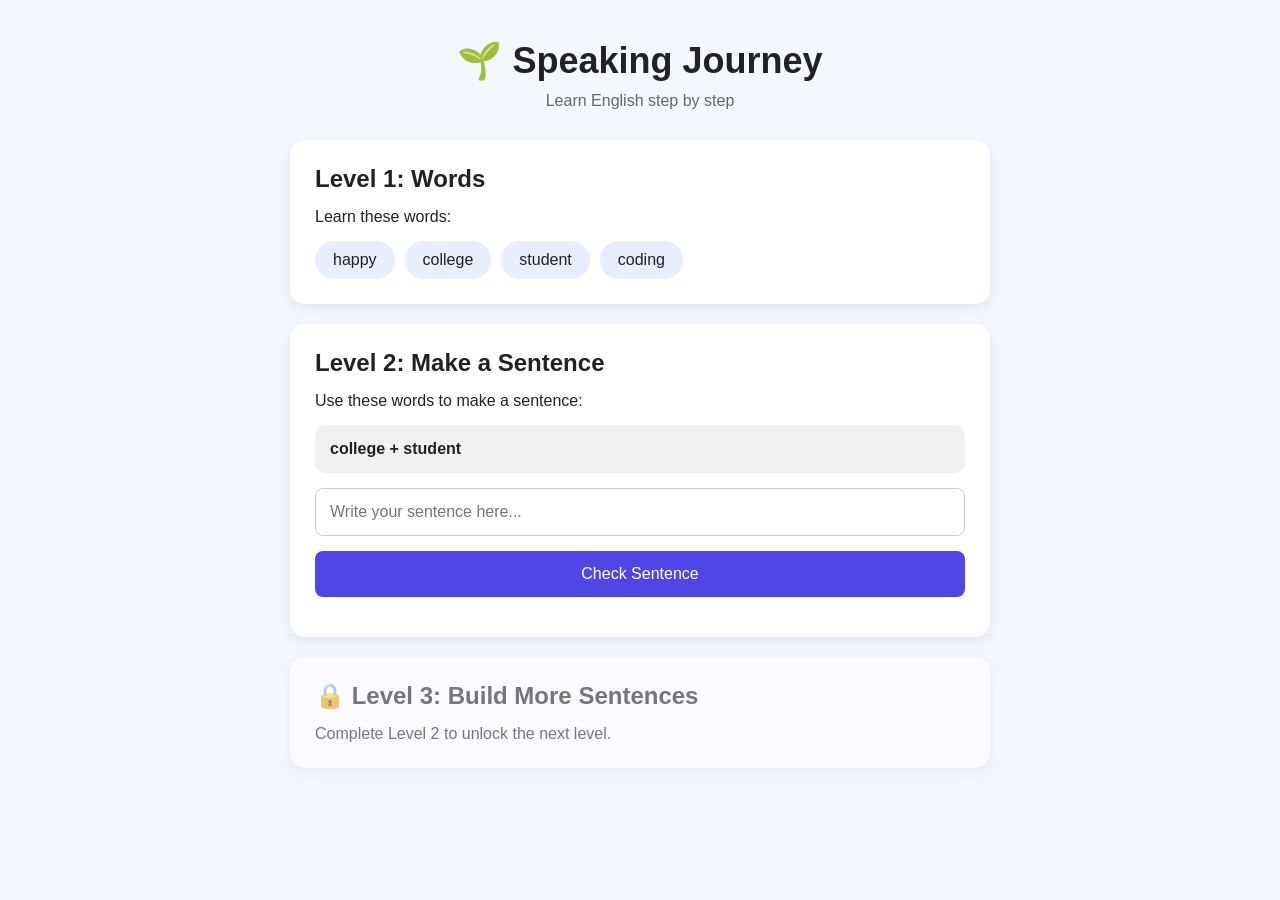
==== index.html @ e94310fd "Create SpeakBloom beginner speaking platform" ====
<!DOCTYPE html>
<html lang="en">
<head>
    <meta charset="UTF-8">
    <meta name="viewport" content="width=device-width, initial-scale=1.0">

    <title>Speaking Journey</title>

    <link rel="stylesheet" href="style.css">
</head>

<body>

    <div class="container">

        <h1>🌱 Speaking Journey</h1>

        <p class="subtitle">
            Learn English step by step
        </p>


        <!-- WORD LEVEL -->

        <div class="card">

            <h2>Level 1: Words</h2>

            <p>Learn these words:</p>

            <div class="words">

                <span>happy</span>
                <span>college</span>
                <span>student</span>
                <span>coding</span>

            </div>

        </div>


        <!-- SENTENCE LEVEL -->

        <div class="card">

            <h2>Level 2: Make a Sentence</h2>

            <p>Use these words to make a sentence:</p>

            <div class="word-box">
                college + student
            </div>

            <input
                type="text"
                id="sentenceInput"
                placeholder="Write your sentence here..."
            >

            <button onclick="checkSentence()">
                Check Sentence
            </button>

            <p id="result"></p>

        </div>


        <!-- NEXT LEVEL -->

        <div class="card locked">

            <h2>🔒 Level 3: Build More Sentences</h2>

            <p>
                Complete Level 2 to unlock the next level.
            </p>

        </div>

    </div>


    <script src="script.js"></script>

</body>
</html>
---- style.css ----
* {
    margin: 0;
    padding: 0;
    box-sizing: border-box;
}

body {
    font-family: Arial, sans-serif;
    background: #f5f7ff;
    color: #222;
}

.container {
    width: 90%;
    max-width: 700px;
    margin: 40px auto;
}

h1 {
    text-align: center;
    font-size: 36px;
    margin-bottom: 10px;
}

.subtitle {
    text-align: center;
    color: #666;
    margin-bottom: 30px;
}

.card {
    background: white;
    padding: 25px;
    margin-bottom: 20px;
    border-radius: 15px;

    box-shadow: 0 5px 15px rgba(0, 0, 0, 0.08);
}

.card h2 {
    margin-bottom: 15px;
}

.words {
    display: flex;
    flex-wrap: wrap;
    gap: 10px;
    margin-top: 15px;
}

.words span {
    background: #e8edff;
    padding: 10px 18px;
    border-radius: 20px;
}

.word-box {
    background: #f1f1f1;
    padding: 15px;
    margin: 15px 0;
    border-radius: 10px;
    font-weight: bold;
}

input {
    width: 100%;
    padding: 14px;
    border: 1px solid #ccc;
    border-radius: 8px;
    font-size: 16px;
    margin-bottom: 15px;
}

button {
    width: 100%;
    padding: 14px;
    border: none;
    border-radius: 8px;

    background: #4f46e5;
    color: white;

    font-size: 16px;
    cursor: pointer;
}

button:hover {
    background: #3730a3;
}

#result {
    margin-top: 15px;
    font-weight: bold;
}

.locked {
    opacity: 0.6;
}
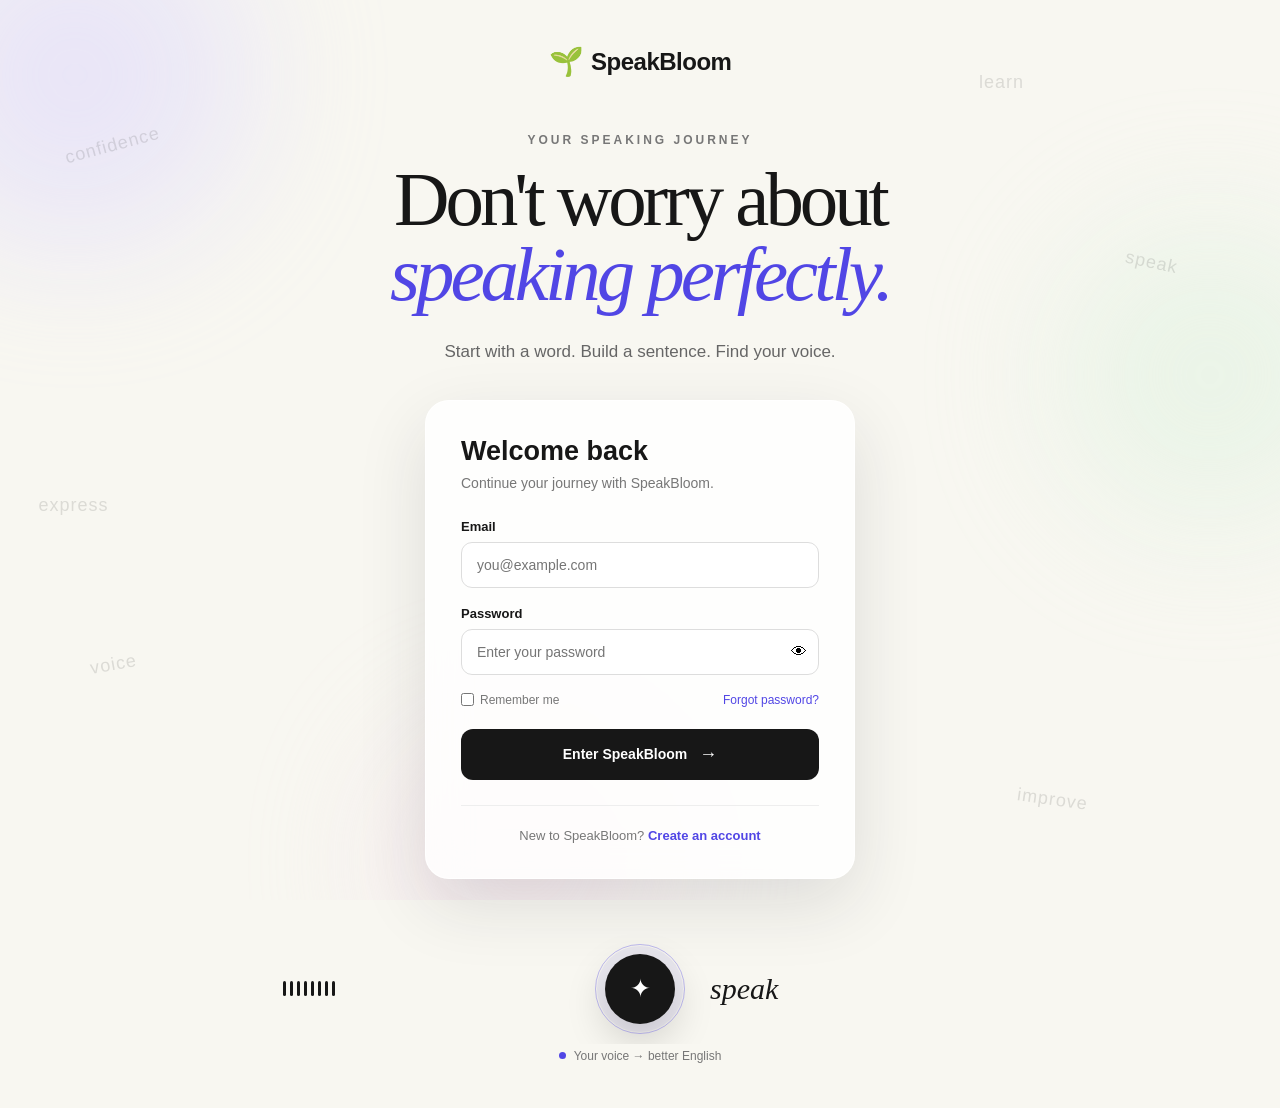
==== commit 4bc2c807: "Improve voice to word animation" ====
--- a/index.html
+++ b/index.html
@@ -1,88 +1,263 @@
 <!DOCTYPE html>
 <html lang="en">
+
 <head>
     <meta charset="UTF-8">
     <meta name="viewport" content="width=device-width, initial-scale=1.0">
 
-    <title>Speaking Journey</title>
+    <title>SpeakBloom | Find Your Voice</title>
 
     <link rel="stylesheet" href="style.css">
 </head>
 
 <body>
 
-    <div class="container">
-
-        <h1>🌱 Speaking Journey</h1>
-
-        <p class="subtitle">
-            Learn English step by step
-        </p>
-
-
-        <!-- WORD LEVEL -->
-
-        <div class="card">
-
-            <h2>Level 1: Words</h2>
-
-            <p>Learn these words:</p>
-
-            <div class="words">
-
-                <span>happy</span>
-                <span>college</span>
-                <span>student</span>
-                <span>coding</span>
-
-            </div>
-
-        </div>
-
-
-        <!-- SENTENCE LEVEL -->
-
-        <div class="card">
-
-            <h2>Level 2: Make a Sentence</h2>
-
-            <p>Use these words to make a sentence:</p>
-
-            <div class="word-box">
-                college + student
-            </div>
-
-            <input
-                type="text"
-                id="sentenceInput"
-                placeholder="Write your sentence here..."
-            >
-
-            <button onclick="checkSentence()">
-                Check Sentence
-            </button>
-
-            <p id="result"></p>
-
-        </div>
-
-
-        <!-- NEXT LEVEL -->
-
-        <div class="card locked">
-
-            <h2>🔒 Level 3: Build More Sentences</h2>
-
-            <p>
-                Complete Level 2 to unlock the next level.
+    <!-- BACKGROUND -->
+    <div class="background">
+
+        <!-- SOFT GLOWING BLOBS -->
+        <div class="blob blob-one"></div>
+        <div class="blob blob-two"></div>
+        <div class="blob blob-three"></div>
+
+
+        <!-- FLOATING WORDS -->
+
+        <div class="floating-word word-one">
+            confidence
+        </div>
+
+        <div class="floating-word word-two">
+            speak
+        </div>
+
+        <div class="floating-word word-three">
+            voice
+        </div>
+
+        <div class="floating-word word-four">
+            learn
+        </div>
+
+        <div class="floating-word word-five">
+            improve
+        </div>
+
+        <div class="floating-word word-six">
+            express
+        </div>
+
+    </div>
+
+
+    <!-- MAIN CONTENT -->
+
+    <main class="main-container">
+
+        <!-- BRAND -->
+
+        <div class="brand">
+            <span class="brand-icon">🌱</span>
+            <span>SpeakBloom</span>
+        </div>
+
+
+        <!-- HERO TEXT -->
+
+        <section class="hero">
+
+            <p class="small-text">
+                YOUR SPEAKING JOURNEY
             </p>
 
+            <h1>
+                Don't worry about<br>
+                <span>speaking perfectly.</span>
+            </h1>
+
+            <p class="hero-description">
+                Start with a word.
+                Build a sentence.
+                Find your voice.
+            </p>
+
+        </section>
+
+
+        <!-- LOGIN CARD -->
+
+        <section class="login-card">
+
+            <div class="login-header">
+
+                <h2>Welcome back</h2>
+
+                <p>
+                    Continue your journey with SpeakBloom.
+                </p>
+
+            </div>
+
+
+            <form id="loginForm">
+
+                <!-- EMAIL -->
+
+                <div class="input-group">
+
+                    <label for="email">
+                        Email
+                    </label>
+
+                    <input
+                        type="email"
+                        id="email"
+                        placeholder="you@example.com"
+                        required
+                    >
+
+                </div>
+
+
+                <!-- PASSWORD -->
+
+                <div class="input-group">
+
+                    <label for="password">
+                        Password
+                    </label>
+
+                    <div class="password-container">
+
+                        <input
+                            type="password"
+                            id="password"
+                            placeholder="Enter your password"
+                            required
+                        >
+
+                        <button
+                            type="button"
+                            id="showPassword"
+                        >
+                            👁
+                        </button>
+
+                    </div>
+
+                </div>
+
+
+                <!-- OPTIONS -->
+
+                <div class="options">
+
+                    <label>
+                        <input type="checkbox">
+                        Remember me
+                    </label>
+
+                    <a href="#">
+                        Forgot password?
+                    </a>
+
+                </div>
+
+
+                <!-- BUTTON -->
+
+                <button
+                    type="submit"
+                    class="login-button"
+                >
+                    Enter SpeakBloom
+                    <span>→</span>
+                </button>
+
+
+                <p id="message"></p>
+
+            </form>
+
+
+            <!-- SIGN UP -->
+
+            <div class="signup">
+
+                <span>
+                    New to SpeakBloom?
+                </span>
+
+                <a href="signup.html">
+                    Create an account
+                </a>
+
+            </div>
+
+        </section>
+
+
+    <!-- VOICE TO WORD ANIMATION -->
+
+<section class="voice-flow">
+
+    <div class="flow-track">
+
+        <!-- SOUND COMING IN -->
+
+        <div class="sound-stream">
+
+            <div class="mini-wave">
+                <span></span>
+                <span></span>
+                <span></span>
+                <span></span>
+                <span></span>
+                <span></span>
+                <span></span>
+                <span></span>
+            </div>
+
+        </div>
+
+
+        <!-- AI TRANSFORMER -->
+
+        <div class="ai-core">
+
+            <div class="ai-ring"></div>
+
+            <div class="ai-center">
+                ✦
+            </div>
+
+        </div>
+
+
+        <!-- WORD COMING OUT -->
+
+        <div class="word-output">
+
+            <span id="changingWord">
+                speak
+            </span>
+
         </div>
 
     </div>
 
 
-    <script src="script.js"></script>
+    <p class="flow-caption">
+        <span class="live-dot"></span>
+        Your voice → better English
+    </p>
+
+</section>
+    </main>
+
+
+    <script src="style.js"></script>
 
 </body>
+
 </html>
--- a/style.css
+++ b/style.css
@@ -1,98 +1,1232 @@
+/* =========================
+   BASIC RESET
+========================= */
+
 * {
     margin: 0;
     padding: 0;
     box-sizing: border-box;
 }
 
+
 body {
-    font-family: Arial, sans-serif;
-    background: #f5f7ff;
-    color: #222;
-}
-
-.container {
-    width: 90%;
+    font-family: Arial, Helvetica, sans-serif;
+
+    background: #f8f7f1;
+
+    color: #171717;
+
+    min-height: 100vh;
+
+    overflow-x: hidden;
+}
+
+
+/* =========================
+   BACKGROUND
+========================= */
+
+.background {
+    position: fixed;
+
+    inset: 0;
+
+    overflow: hidden;
+
+    pointer-events: none;
+
+    z-index: 0;
+}
+
+
+/* =========================
+   SOFT BLOBS
+========================= */
+
+.blob {
+    position: absolute;
+
+    border-radius: 50%;
+
+    filter: blur(70px);
+
+    opacity: 0.45;
+
+    animation: moveBlob 12s infinite alternate ease-in-out;
+}
+
+
+.blob-one {
+
+    width: 350px;
+    height: 350px;
+
+    background: #d8d2ff;
+
+    top: -100px;
+    left: -100px;
+}
+
+
+.blob-two {
+
+    width: 300px;
+    height: 300px;
+
+    background: #d9f1dc;
+
+    right: -80px;
+    top: 25%;
+
+    animation-delay: 2s;
+}
+
+
+.blob-three {
+
+    width: 280px;
+    height: 280px;
+
+    background: #f2dce9;
+
+    left: 30%;
+    bottom: -100px;
+
+    animation-delay: 4s;
+}
+
+
+@keyframes moveBlob {
+
+    0% {
+        transform: translate(0, 0) scale(1);
+    }
+
+    50% {
+        transform: translate(70px, -40px) scale(1.15);
+    }
+
+    100% {
+        transform: translate(-40px, 50px) scale(0.95);
+    }
+}
+
+
+/* =========================
+   FLOATING WORDS
+========================= */
+
+.floating-word {
+
+    position: absolute;
+
+    color: rgba(30, 30, 30, 0.13);
+
+    font-size: 18px;
+
+    font-weight: 500;
+
+    letter-spacing: 1px;
+
+    white-space: nowrap;
+
+    animation: floatWord 12s infinite ease-in-out;
+}
+
+
+.word-one {
+    top: 15%;
+    left: 5%;
+
+    transform: rotate(-15deg);
+}
+
+
+.word-two {
+    top: 28%;
+    right: 8%;
+
+    transform: rotate(12deg);
+
+    animation-delay: 2s;
+}
+
+
+.word-three {
+    bottom: 25%;
+    left: 7%;
+
+    transform: rotate(-10deg);
+
+    animation-delay: 4s;
+}
+
+
+.word-four {
+    top: 8%;
+    right: 20%;
+
+    animation-delay: 1s;
+}
+
+
+.word-five {
+    bottom: 10%;
+    right: 15%;
+
+    transform: rotate(8deg);
+
+    animation-delay: 3s;
+}
+
+
+.word-six {
+    top: 55%;
+    left: 3%;
+
+    animation-delay: 5s;
+}
+
+
+@keyframes floatWord {
+
+    0% {
+        transform: translateY(0) rotate(-8deg);
+    }
+
+    50% {
+        transform: translateY(-25px) rotate(3deg);
+    }
+
+    100% {
+        transform: translateY(10px) rotate(-5deg);
+    }
+}
+
+
+/* =========================
+   MAIN CONTAINER
+========================= */
+
+.main-container {
+
+    position: relative;
+
+    z-index: 2;
+
+    min-height: 100vh;
+
+    display: flex;
+
+    flex-direction: column;
+
+    align-items: center;
+
+    padding: 45px 20px;
+}
+
+
+/* =========================
+   BRAND
+========================= */
+
+.brand {
+
+    display: flex;
+
+    align-items: center;
+
+    gap: 8px;
+
+    font-size: 24px;
+
+    font-weight: 700;
+
+    letter-spacing: -0.5px;
+
+    margin-bottom: 55px;
+}
+
+
+.brand-icon {
+    font-size: 28px;
+}
+
+
+/* =========================
+   HERO
+========================= */
+
+.hero {
+
+    text-align: center;
+
     max-width: 700px;
-    margin: 40px auto;
-}
-
-h1 {
+
+    margin-bottom: 35px;
+}
+
+
+.small-text {
+
+    font-size: 12px;
+
+    letter-spacing: 3px;
+
+    font-weight: 600;
+
+    color: #777;
+
+    margin-bottom: 15px;
+}
+
+
+.hero h1 {
+
+    font-family: Georgia, serif;
+
+    font-size: clamp(45px, 6vw, 78px);
+
+    line-height: 0.98;
+
+    font-weight: 500;
+
+    letter-spacing: -4px;
+
+    margin-bottom: 25px;
+}
+
+
+.hero h1 span {
+
+    font-style: italic;
+
+    color: #5146e5;
+}
+
+
+.hero-description {
+
+    font-size: 17px;
+
+    line-height: 1.6;
+
+    color: #666;
+}
+
+
+/* =========================
+   LOGIN CARD
+========================= */
+
+.login-card {
+
+    width: 100%;
+
+    max-width: 430px;
+
+    background: rgba(255, 255, 255, 0.82);
+
+    backdrop-filter: blur(20px);
+
+    -webkit-backdrop-filter: blur(20px);
+
+    border: 1px solid rgba(255, 255, 255, 0.8);
+
+    border-radius: 24px;
+
+    padding: 35px;
+
+    box-shadow:
+        0 25px 70px rgba(30, 30, 50, 0.12);
+
+    animation: cardAppear 0.8s ease;
+}
+
+
+@keyframes cardAppear {
+
+    from {
+        opacity: 0;
+        transform: translateY(20px);
+    }
+
+    to {
+        opacity: 1;
+        transform: translateY(0);
+    }
+}
+
+
+/* =========================
+   LOGIN HEADER
+========================= */
+
+.login-header {
+
+    margin-bottom: 28px;
+}
+
+
+.login-header h2 {
+
+    font-size: 27px;
+
+    margin-bottom: 8px;
+}
+
+
+.login-header p {
+
+    color: #777;
+
+    font-size: 14px;
+}
+
+
+/* =========================
+   INPUT
+========================= */
+
+.input-group {
+
+    margin-bottom: 18px;
+}
+
+
+.input-group label {
+
+    display: block;
+
+    font-size: 13px;
+
+    font-weight: 600;
+
+    margin-bottom: 8px;
+}
+
+
+.input-group input {
+
+    width: 100%;
+
+    padding: 14px 15px;
+
+    border: 1px solid #ddd;
+
+    border-radius: 11px;
+
+    background: rgba(255, 255, 255, 0.8);
+
+    font-size: 14px;
+
+    outline: none;
+
+    transition: 0.25s;
+}
+
+
+.input-group input:focus {
+
+    border-color: #5146e5;
+
+    box-shadow:
+        0 0 0 4px rgba(81, 70, 229, 0.08);
+}
+
+
+/* =========================
+   PASSWORD
+========================= */
+
+.password-container {
+
+    position: relative;
+}
+
+
+.password-container input {
+
+    padding-right: 50px;
+}
+
+
+.password-container button {
+
+    position: absolute;
+
+    right: 12px;
+
+    top: 50%;
+
+    transform: translateY(-50%);
+
+    border: none;
+
+    background: transparent;
+
+    cursor: pointer;
+
+    font-size: 16px;
+}
+
+
+/* =========================
+   OPTIONS
+========================= */
+
+.options {
+
+    display: flex;
+
+    justify-content: space-between;
+
+    align-items: center;
+
+    font-size: 12px;
+
+    margin-bottom: 22px;
+
+    color: #777;
+}
+
+
+.options label {
+
+    display: flex;
+
+    gap: 6px;
+
+    align-items: center;
+}
+
+
+.options a {
+
+    color: #5146e5;
+
+    text-decoration: none;
+}
+
+
+/* =========================
+   LOGIN BUTTON
+========================= */
+
+.login-button {
+
+    width: 100%;
+
+    padding: 15px;
+
+    border: none;
+
+    border-radius: 12px;
+
+    background: #171717;
+
+    color: white;
+
+    font-size: 14px;
+
+    font-weight: 600;
+
+    cursor: pointer;
+
+    display: flex;
+
+    justify-content: center;
+
+    align-items: center;
+
+    gap: 12px;
+
+    transition: 0.3s;
+}
+
+
+.login-button span {
+
+    font-size: 18px;
+
+    transition: 0.3s;
+}
+
+
+.login-button:hover {
+
+    background: #5146e5;
+
+    transform: translateY(-2px);
+
+    box-shadow:
+        0 10px 25px rgba(81, 70, 229, 0.25);
+}
+
+
+.login-button:hover span {
+
+    transform: translateX(5px);
+}
+
+
+/* =========================
+   MESSAGE
+========================= */
+
+#message {
+
     text-align: center;
-    font-size: 36px;
-    margin-bottom: 10px;
-}
-
-.subtitle {
+
+    font-size: 13px;
+
+    margin-top: 12px;
+}
+
+
+/* =========================
+   SIGNUP
+========================= */
+
+.signup {
+
     text-align: center;
-    color: #666;
-    margin-bottom: 30px;
-}
-
-.card {
-    background: white;
-    padding: 25px;
-    margin-bottom: 20px;
-    border-radius: 15px;
-
-    box-shadow: 0 5px 15px rgba(0, 0, 0, 0.08);
-}
-
-.card h2 {
-    margin-bottom: 15px;
-}
-
-.words {
+
+    border-top: 1px solid #eee;
+
+    margin-top: 25px;
+
+    padding-top: 22px;
+
+    font-size: 13px;
+
+    color: #777;
+}
+
+
+.signup a {
+
+    color: #5146e5;
+
+    font-weight: 600;
+
+    text-decoration: none;
+}
+
+
+
+.live-dot {
+
+    width: 7px;
+
+    height: 7px;
+
+    background: #5146e5;
+
+    border-radius: 50%;
+
+    animation: pulse 1.5s infinite;
+}
+
+
+@keyframes pulse {
+
+    0% {
+        box-shadow: 0 0 0 0 rgba(81, 70, 229, 0.5);
+    }
+
+    70% {
+        box-shadow: 0 0 0 8px rgba(81, 70, 229, 0);
+    }
+
+    100% {
+        box-shadow: 0 0 0 0 rgba(81, 70, 229, 0);
+    }
+}
+
+
+
+/* =================================
+   VOICE → WORD EXPERIENCE
+================================= */
+
+.voice-flow {
+
+    width: 100%;
+
+    max-width: 850px;
+
+    margin-top: 55px;
+
+    position: relative;
+
     display: flex;
-    flex-wrap: wrap;
-    gap: 10px;
-    margin-top: 15px;
-}
-
-.words span {
-    background: #e8edff;
-    padding: 10px 18px;
+
+    flex-direction: column;
+
+    align-items: center;
+}
+
+
+/* =================================
+   MAIN TRACK
+================================= */
+
+.flow-track {
+
+    width: 100%;
+
+    height: 110px;
+
+    display: flex;
+
+    align-items: center;
+
+    justify-content: center;
+
+    position: relative;
+
+    overflow: hidden;
+}
+
+
+/* =================================
+   SOUND STREAM
+================================= */
+
+.sound-stream {
+
+    position: absolute;
+
+    left: 8%;
+
+    display: flex;
+
+    align-items: center;
+
+    animation: soundTravel 4s infinite ease-in-out;
+}
+
+
+/* =================================
+   MINI WAVE
+================================= */
+
+.mini-wave {
+
+    display: flex;
+
+    align-items: center;
+
+    gap: 4px;
+
+    height: 60px;
+}
+
+
+.mini-wave span {
+
+    width: 3px;
+
+    height: 15px;
+
+    background: #171717;
+
     border-radius: 20px;
-}
-
-.word-box {
-    background: #f1f1f1;
-    padding: 15px;
-    margin: 15px 0;
-    border-radius: 10px;
-    font-weight: bold;
-}
-
-input {
-    width: 100%;
-    padding: 14px;
-    border: 1px solid #ccc;
-    border-radius: 8px;
-    font-size: 16px;
-    margin-bottom: 15px;
-}
-
-button {
-    width: 100%;
-    padding: 14px;
-    border: none;
-    border-radius: 8px;
-
-    background: #4f46e5;
+
+    animation: soundPulse 0.9s infinite ease-in-out;
+}
+
+
+.mini-wave span:nth-child(1) {
+    animation-delay: 0s;
+}
+
+.mini-wave span:nth-child(2) {
+    animation-delay: 0.1s;
+}
+
+.mini-wave span:nth-child(3) {
+    animation-delay: 0.2s;
+}
+
+.mini-wave span:nth-child(4) {
+    animation-delay: 0.3s;
+}
+
+.mini-wave span:nth-child(5) {
+    animation-delay: 0.4s;
+}
+
+.mini-wave span:nth-child(6) {
+    animation-delay: 0.3s;
+}
+
+.mini-wave span:nth-child(7) {
+    animation-delay: 0.2s;
+}
+
+.mini-wave span:nth-child(8) {
+    animation-delay: 0.1s;
+}
+
+
+@keyframes soundPulse {
+    0%,
+    100% {
+        height: 10px;
+    }
+
+    50% {
+        height: 42px;
+    } 
+}
+
+
+/* =================================
+   SOUND MOVING TO AI
+================================= */
+
+@keyframes soundTravel {
+
+    0% {
+
+        left: 5%;
+
+        opacity: 0;
+
+    }
+
+    15% {
+
+        opacity: 1;
+
+    }
+
+    45% {
+
+        left: 43%;
+
+        opacity: 1;
+
+    }
+
+    55% {
+
+        left: 48%;
+
+        opacity: 0;
+
+    }
+
+    100% {
+
+        left: 48%;
+
+        opacity: 0;
+
+    }
+}
+
+
+/* =================================
+   AI CORE
+================================= */
+
+.ai-core {
+
+    width: 70px;
+
+    height: 70px;
+
+    border-radius: 50%;
+
+    background: #171717;
+
+    position: absolute;
+
+    left: 50%;
+
+    transform: translateX(-50%);
+
+    display: flex;
+
+    align-items: center;
+
+    justify-content: center;
+
+    z-index: 5;
+
+    box-shadow:
+        0 0 0 8px rgba(81, 70, 229, 0.08),
+        0 15px 40px rgba(0, 0, 0, 0.18);
+}
+
+
+/* =================================
+   AI GLOW
+================================= */
+
+.ai-ring {
+
+    position: absolute;
+
+    inset: -10px;
+
+    border: 1px solid rgba(81, 70, 229, 0.35);
+
+    border-radius: 50%;
+
+    animation: aiGlow 2s infinite ease-in-out;
+}
+
+
+@keyframes aiGlow {
+
+    0% {
+
+        transform: scale(0.9);
+
+        opacity: 0.3;
+
+    }
+
+    50% {
+
+        transform: scale(1.15);
+
+        opacity: 0.8;
+
+    }
+
+    100% {
+
+        transform: scale(0.9);
+
+        opacity: 0.3;
+
+    }
+}
+
+
+.ai-center {
+
     color: white;
 
-    font-size: 16px;
-    cursor: pointer;
-}
-
-button:hover {
-    background: #3730a3;
-}
-
-#result {
-    margin-top: 15px;
-    font-weight: bold;
-}
-
-.locked {
-    opacity: 0.6;
-}
+    font-size: 25px;
+
+    animation: starRotate 3s infinite linear;
+}
+
+
+@keyframes starRotate {
+
+    from {
+        transform: rotate(0deg);
+    }
+
+    to {
+        transform: rotate(360deg);
+    }
+}
+
+
+/* =================================
+   WORD OUTPUT
+================================= */
+
+.word-output {
+
+    position: absolute;
+
+    left: calc(50% + 70px);
+
+    min-width: 250px;
+
+    overflow: hidden;
+
+    height: 50px;
+
+    display: flex;
+
+    align-items: center;
+}
+
+
+.word-output span {
+
+    font-family: Georgia, serif;
+
+    font-size: 30px;
+
+    font-style: italic;
+
+    color: #171717;
+
+    animation: wordAppear 4s infinite ease-in-out;
+
+    white-space: nowrap;
+}
+
+
+@keyframes wordAppear {
+
+    0% {
+
+        opacity: 0;
+
+        transform: translateX(-35px);
+
+        filter: blur(8px);
+
+    }
+
+    48% {
+
+        opacity: 0;
+
+        transform: translateX(-35px);
+
+        filter: blur(8px);
+
+    }
+
+    60% {
+
+        opacity: 1;
+
+        transform: translateX(0);
+
+        filter: blur(0);
+
+    }
+
+    85% {
+
+        opacity: 1;
+
+        transform: translateX(0);
+
+        filter: blur(0);
+
+    }
+
+    100% {
+
+        opacity: 0;
+
+        transform: translateX(30px);
+
+        filter: blur(5px);
+
+    }
+}
+
+
+/* =================================
+   CAPTION
+================================= */
+
+.flow-caption {
+
+    margin-top: 5px;
+
+    font-size: 12px;
+
+    color: #777;
+
+    display: flex;
+
+    align-items: center;
+
+    gap: 8px;
+}
+
+
+.live-dot {
+
+    width: 7px;
+
+    height: 7px;
+
+    background: #5146e5;
+
+    border-radius: 50%;
+
+    animation: livePulse 1.5s infinite;
+}
+
+
+@keyframes livePulse {
+
+    0% {
+
+        box-shadow:
+            0 0 0 0 rgba(81, 70, 229, 0.5);
+
+    }
+
+    70% {
+
+        box-shadow:
+            0 0 0 8px rgba(81, 70, 229, 0);
+
+    }
+
+    100% {
+
+        box-shadow:
+            0 0 0 0 rgba(81, 70, 229, 0);
+
+    }
+}
+
+
+/* =================================
+   MOBILE
+================================= */
+
+@media (max-width: 600px) {
+
+    .voice-flow {
+
+        margin-top: 35px;
+
+    }
+
+    .flow-track {
+
+        height: 90px;
+
+    }
+
+    .ai-core {
+
+        width: 55px;
+
+        height: 55px;
+
+    }
+
+    .word-output {
+
+        left: calc(50% + 55px);
+
+        min-width: 150px;
+
+    }
+
+    .word-output span {
+
+        font-size: 22px;
+
+    }
+
+    .sound-stream {
+
+        left: 2%;
+
+    }
+
+}
+.wave span:nth-child(1) {
+    animation-delay: 0s;
+}
+
+.wave span:nth-child(2) {
+    animation-delay: 0.1s;
+}
+
+.wave span:nth-child(3) {
+    animation-delay: 0.2s;
+}
+
+.wave span:nth-child(4) {
+    animation-delay: 0.3s;
+}
+
+.wave span:nth-child(5) {
+    animation-delay: 0.4s;
+}
+
+.wave span:nth-child(6) {
+    animation-delay: 0.5s;
+}
+
+.wave span:nth-child(7) {
+    animation-delay: 0.6s;
+}
+
+.wave span:nth-child(8) {
+    animation-delay: 0.7s;
+}
+
+.wave span:nth-child(9) {
+    animation-delay: 0.8s;
+}
+
+.wave span:nth-child(10) {
+    animation-delay: 0.7s;
+}
+
+.wave span:nth-child(11) {
+    animation-delay: 0.6s;
+}
+
+.wave span:nth-child(12) {
+    animation-delay: 0.5s;
+}
+
+.wave span:nth-child(13) {
+    animation-delay: 0.4s;
+}
+
+.wave span:nth-child(14) {
+    animation-delay: 0.3s;
+}
+
+.wave span:nth-child(15) {
+    animation-delay: 0.2s;
+}
+
+
+@keyframes voiceWave {
+
+    0%,
+    100% {
+        height: 8px;
+    }
+
+    50% {
+        height: 35px;
+    }
+}
+
+
+/* =========================
+   MOBILE
+========================= */
+
+@media (max-width: 600px) {
+
+    .main-container {
+        padding-top: 30px;
+    }
+
+    .brand {
+        margin-bottom: 35px;
+    }
+
+    .hero h1 {
+        font-size: 48px;
+        letter-spacing: -2px;
+    }
+
+    .login-card {
+        padding: 28px 22px;
+    }
+
+    .floating-word {
+        display: none;
+    }
+}
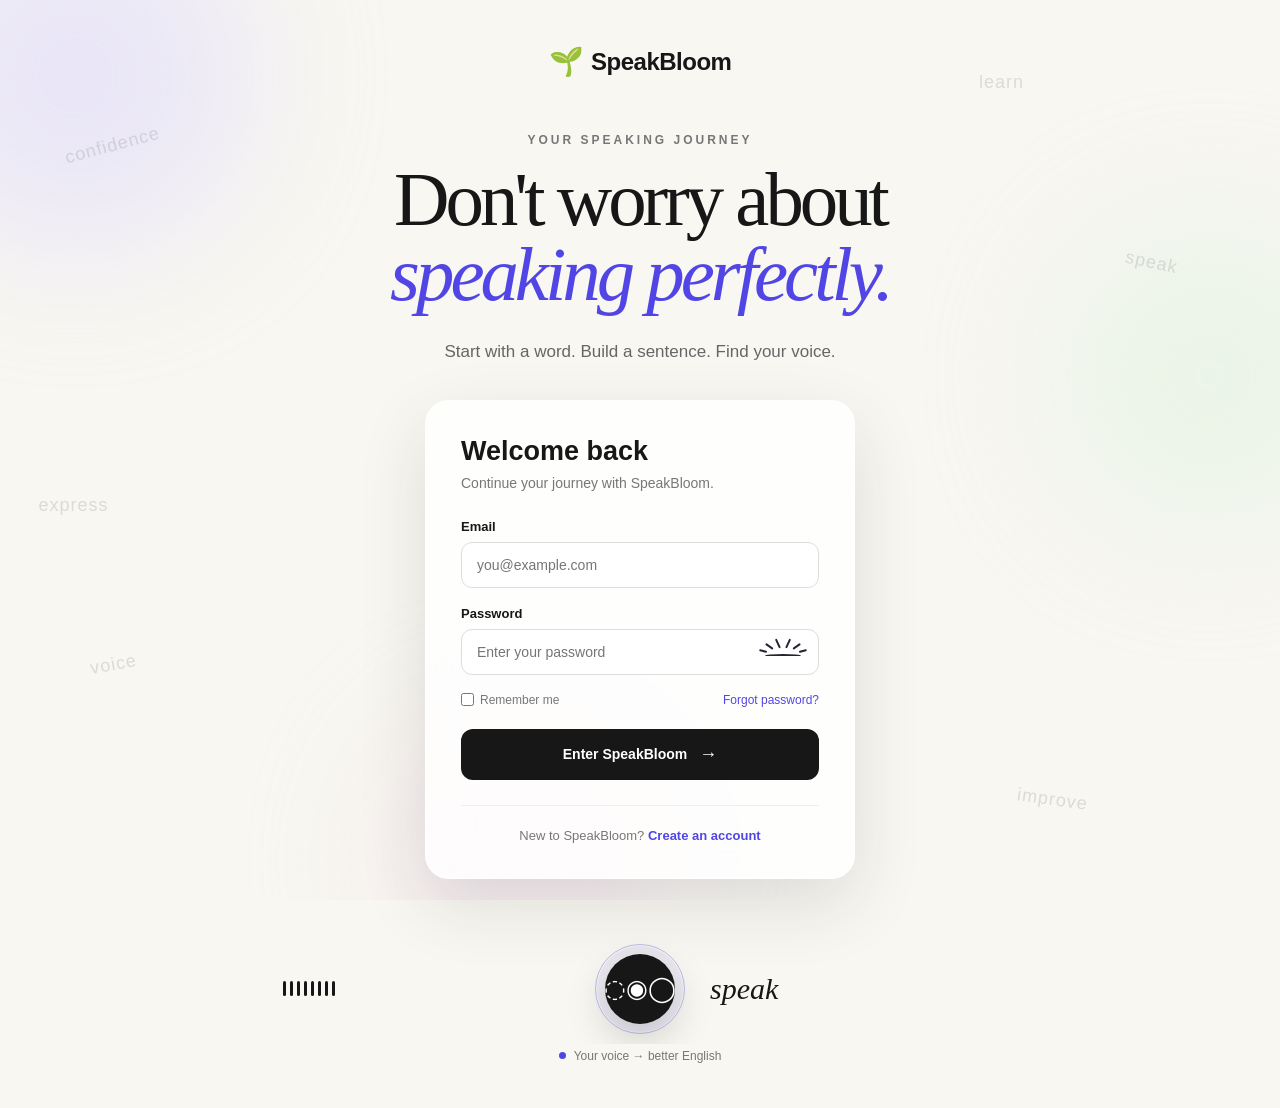
==== commit ecf76855: "Update SpeakBloom visual design" ====
--- a/index.html
+++ b/index.html
@@ -127,23 +127,55 @@
                         Password
                     </label>
 
-                    <div class="password-container">
-
-                        <input
-                            type="password"
-                            id="password"
-                            placeholder="Enter your password"
-                            required
-                        >
-
-                        <button
-                            type="button"
-                            id="showPassword"
-                        >
-                            👁
-                        </button>
-
-                    </div>
+                   <div class="password-container">
+
+    <input 
+        type="password" 
+        id="password" 
+        placeholder="Enter your password" 
+        required
+    >
+
+    <button 
+        type="button" 
+        id="showPassword"
+        class="eye-button"
+        aria-label="Show password"
+    >
+
+        <div class="eye">
+
+            <!-- EYELASHES -->
+            <div class="eyelashes">
+                <span></span>
+                <span></span>
+                <span></span>
+                <span></span>
+                <span></span>
+                <span></span>
+            </div>
+
+            <!-- EYE -->
+            <div class="eye-shape">
+
+                <!-- IRIS -->
+                <div class="iris">
+
+                    <!-- PUPIL -->
+                    <div class="pupil"></div>
+
+                    <!-- LIGHT REFLECTION -->
+                    <div class="eye-shine"></div>
+
+                </div>
+
+            </div>
+
+        </div>
+
+    </button>
+
+</div>
 
                 </div>
 
@@ -228,7 +260,7 @@
             <div class="ai-ring"></div>
 
             <div class="ai-center">
-                ✦
+                ◌◉◯
             </div>
 
         </div>
@@ -256,7 +288,7 @@
     </main>
 
 
-    <script src="style.js"></script>
+    <script src="script.js"></script>
 
 </body>
 
--- a/style.css
+++ b/style.css
@@ -451,7 +451,7 @@
 }
 
 
-.password-container button {
+/* .password-container button {
 
     position: absolute;
 
@@ -468,9 +468,431 @@
     cursor: pointer;
 
     font-size: 16px;
-}
-
-
+} */
+
+/* =========================================
+   ANIMATED PASSWORD EYE
+========================================= */
+
+.eye-button {
+
+    position: absolute;
+
+    right: 12px;
+    top: 50%;
+
+    transform: translateY(-50%);
+
+    width: 48px;
+    height: 42px;
+
+    border: none;
+
+    background: transparent;
+
+    padding: 0;
+
+    cursor: pointer;
+
+    display: flex;
+
+    align-items: center;
+    justify-content: center;
+
+    z-index: 5;
+}
+
+
+/* =========================================
+   EYE CONTAINER
+========================================= */
+
+.eye {
+
+    width: 38px;
+    height: 30px;
+
+    position: relative;
+
+    display: flex;
+
+    align-items: center;
+    justify-content: center;
+}
+
+
+/* =========================================
+   EYE SHAPE
+========================================= */
+
+.eye-shape {
+
+    width: 34px;
+    height: 21px;
+
+    border: 2px solid #282333;
+
+    border-radius: 70% 20%;
+
+    transform: rotate(45deg);
+
+    background: rgba(255, 255, 255, 0.95);
+
+    overflow: hidden;
+
+    transition:
+        transform 0.35s ease,
+        height 0.3s ease,
+        border-radius 0.3s ease;
+
+    position: relative;
+
+    z-index: 2;
+}
+
+
+/* =========================================
+   IRIS
+========================================= */
+
+.iris {
+
+    width: 15px;
+    height: 15px;
+
+    border-radius: 50%;
+
+    position: absolute;
+
+    top: 50%;
+    left: 50%;
+
+    transform:
+        translate(-50%, -50%)
+        rotate(-45deg);
+
+    background:
+        radial-gradient(
+            circle at 35% 30%,
+            #ffffff 0 8%,
+            #8b7cff 9% 28%,
+            #5146e5 45%,
+            #211a49 75%
+        );
+
+    box-shadow:
+        0 0 8px rgba(81, 70, 229, 0.35);
+
+    transition:
+        background 0.5s ease,
+        transform 0.15s ease;
+}
+
+
+/* =========================================
+   PUPIL
+========================================= */
+
+.pupil {
+
+    width: 7px;
+    height: 7px;
+
+    background: #09090d;
+
+    border-radius: 50%;
+
+    position: absolute;
+
+    top: 50%;
+    left: 50%;
+
+    transform:
+        translate(-50%, -50%);
+
+    transition:
+        transform 0.15s ease;
+}
+
+
+/* =========================================
+   EYE SHINE
+========================================= */
+
+.eye-shine {
+
+    width: 4px;
+    height: 4px;
+
+    background: white;
+
+    border-radius: 50%;
+
+    position: absolute;
+
+    top: 2px;
+    left: 3px;
+
+    opacity: 0.9;
+}
+
+
+/* =========================================
+   EYELASHES
+========================================= */
+
+.eyelashes {
+
+    position: absolute;
+
+    width: 44px;
+    height: 32px;
+
+    left: 50%;
+    top: 0;
+
+    transform: translateX(-50%);
+
+    z-index: 4;
+
+    pointer-events: none;
+}
+
+
+.eyelashes span {
+
+    position: absolute;
+
+    width: 2px;
+    height: 8px;
+
+    background: #282333;
+
+    border-radius: 10px;
+
+    transform-origin: bottom center;
+
+    transition:
+        transform 0.35s ease,
+        opacity 0.25s ease;
+}
+
+
+/* Individual eyelashes */
+
+.eyelashes span:nth-child(1) {
+
+    left: 5px;
+    top: 7px;
+
+    transform: rotate(-48deg);
+}
+
+
+.eyelashes span:nth-child(2) {
+
+    left: 11px;
+    top: 3px;
+
+    height: 9px;
+
+    transform: rotate(-30deg);
+}
+
+
+.eyelashes span:nth-child(3) {
+
+    left: 18px;
+    top: 1px;
+
+    height: 10px;
+
+    transform: rotate(-10deg);
+}
+
+
+.eyelashes span:nth-child(4) {
+
+    right: 18px;
+    top: 1px;
+
+    height: 10px;
+
+    transform: rotate(10deg);
+}
+
+
+.eyelashes span:nth-child(5) {
+
+    right: 11px;
+    top: 3px;
+
+    height: 9px;
+
+    transform: rotate(30deg);
+}
+
+
+.eyelashes span:nth-child(6) {
+
+    right: 5px;
+    top: 7px;
+
+    transform: rotate(48deg);
+}
+
+
+/* =========================================
+   OPEN EYE
+========================================= */
+
+.eye-button.open .eye-shape {
+
+    transform: rotate(45deg) scale(1.05);
+
+}
+
+
+.eye-button.open .eyelashes span {
+
+    animation: lashMove 2s infinite ease-in-out;
+}
+
+
+@keyframes lashMove {
+
+    0%,
+    100% {
+        filter: none;
+    }
+
+    50% {
+        filter: drop-shadow(0 1px 1px rgba(81,70,229,.25));
+    }
+}
+
+
+/* =========================================
+   CLOSED EYE
+========================================= */
+
+.eye-button.closed .eye-shape {
+
+    height: 3px;
+
+    width: 36px;
+
+    border-radius: 50%;
+
+    background: transparent;
+
+    border-top: 2px solid #282333;
+
+    border-bottom: none;
+
+    border-left: none;
+    border-right: none;
+
+    transform:
+        rotate(0deg)
+        translateY(4px);
+}
+
+
+.eye-button.closed .iris {
+
+    opacity: 0;
+
+    transform:
+        translate(-50%, -50%)
+        scale(0);
+}
+
+
+.eye-button.closed .pupil {
+
+    opacity: 0;
+}
+
+
+/* Lashes move down when eye closes */
+
+.eye-button.closed .eyelashes span:nth-child(1) {
+    transform: rotate(-75deg);
+}
+
+.eye-button.closed .eyelashes span:nth-child(2) {
+    transform: rotate(-55deg);
+}
+
+.eye-button.closed .eyelashes span:nth-child(3) {
+    transform: rotate(-25deg);
+}
+
+.eye-button.closed .eyelashes span:nth-child(4) {
+    transform: rotate(25deg);
+}
+
+.eye-button.closed .eyelashes span:nth-child(5) {
+    transform: rotate(55deg);
+}
+
+.eye-button.closed .eyelashes span:nth-child(6) {
+    transform: rotate(75deg);
+}
+
+
+/* =========================================
+   IRIS COLOR ANIMATION
+========================================= */
+
+.eye-button.open .iris {
+
+    animation: irisColor 4s infinite alternate ease-in-out;
+}
+
+
+@keyframes irisColor {
+
+    0% {
+
+        background:
+            radial-gradient(
+                circle,
+                #ffffff 0 8%,
+                #8b7cff 10% 30%,
+                #5146e5 45%,
+                #211a49 75%
+            );
+
+    }
+
+    50% {
+
+        background:
+            radial-gradient(
+                circle,
+                #ffffff 0 8%,
+                #d96db0 10% 30%,
+                #a43e82 45%,
+                #34142c 75%
+            );
+
+    }
+
+    100% {
+
+        background:
+            radial-gradient(
+                circle,
+                #ffffff 0 8%,
+                #69c9c0 10% 30%,
+                #258f91 45%,
+                #123d43 75%
+            );
+
+    }
+}
 /* =========================
    OPTIONS
 ========================= */
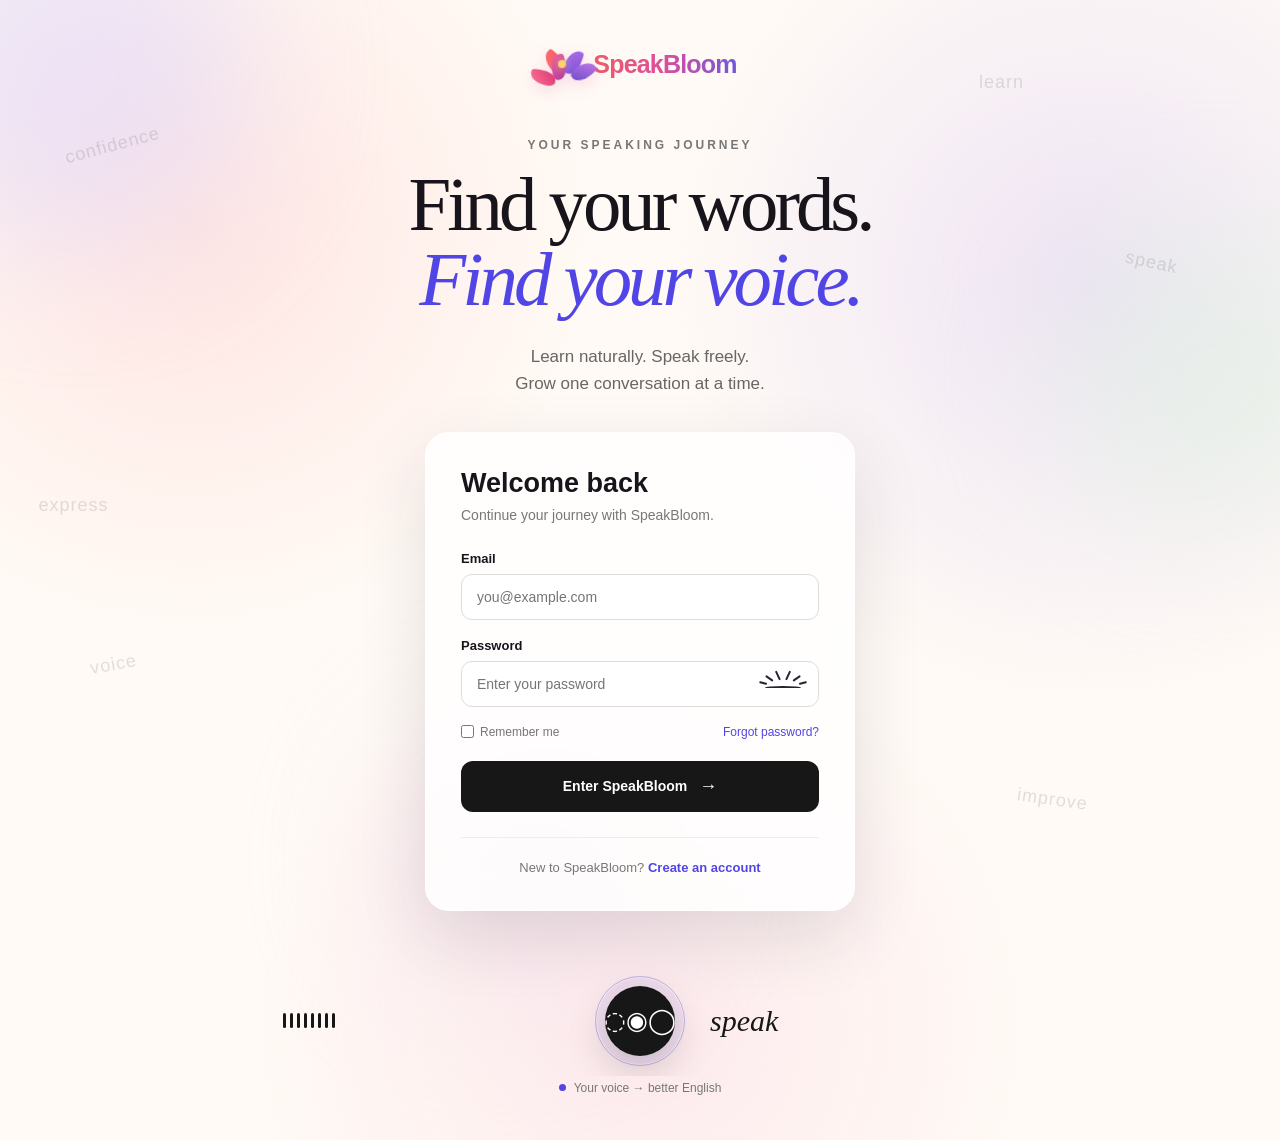
==== commit 18c96c0d: "Update SpeakBloom" ====
--- a/index.html
+++ b/index.html
@@ -55,11 +55,25 @@
     <main class="main-container">
 
         <!-- BRAND -->
-
-        <div class="brand">
-            <span class="brand-icon">🌱</span>
-            <span>SpeakBloom</span>
-        </div>
+         <div class="brand">
+
+    <div class="bloom-logo">
+
+        <span class="petal petal-1"></span>
+        <span class="petal petal-2"></span>
+        <span class="petal petal-3"></span>
+        <span class="petal petal-4"></span>
+        <span class="petal petal-5"></span>
+
+        <span class="bloom-center"></span>
+
+    </div>
+
+    <span class="brand-name">
+        SpeakBloom
+    </span>
+
+</div>
 
 
         <!-- HERO TEXT -->
@@ -71,15 +85,18 @@
             </p>
 
             <h1>
-                Don't worry about<br>
-                <span>speaking perfectly.</span>
+                <!-- Don't worry about<br>
+                <span>speaking perfectly.</span> -->
+                 Find your words.<br>
+                <span>Find your voice.</span>
+
             </h1>
 
             <p class="hero-description">
-                Start with a word.
-                Build a sentence.
-                Find your voice.
-            </p>
+    Learn naturally. Speak freely.
+    <br>
+    Grow one conversation at a time.
+</p>
 
         </section>
 
--- a/style.css
+++ b/style.css
@@ -9,7 +9,7 @@
 }
 
 
-body {
+/* body {
     font-family: Arial, Helvetica, sans-serif;
 
     background: #f8f7f1;
@@ -19,13 +19,13 @@
     min-height: 100vh;
 
     overflow-x: hidden;
-}
+} */
 
 
 /* =========================
    BACKGROUND
 ========================= */
-
+/* 
 .background {
     position: fixed;
 
@@ -36,9 +36,36 @@
     pointer-events: none;
 
     z-index: 0;
-}
-
-
+} */
+
+body {
+
+    font-family: Arial, Helvetica, sans-serif;
+
+    background:
+        radial-gradient(
+            circle at 15% 20%,
+            rgba(255, 190, 190, .35),
+            transparent 28%
+        ),
+        radial-gradient(
+            circle at 85% 25%,
+            rgba(194, 169, 244, .28),
+            transparent 30%
+        ),
+        radial-gradient(
+            circle at 50% 90%,
+            rgba(246, 183, 210, .25),
+            transparent 32%
+        ),
+        #fffaf5;
+
+    color: #17151b;
+
+    min-height: 100vh;
+
+    overflow-x: hidden;
+}
 /* =========================
    SOFT BLOBS
 ========================= */
@@ -230,23 +257,209 @@
    BRAND
 ========================= */
 
+/* =========================================
+   SPEAKBLOOM BRAND
+========================================= */
+
 .brand {
 
     display: flex;
 
     align-items: center;
 
-    gap: 8px;
-
-    font-size: 24px;
+    gap: 12px;
+
+    margin-bottom: 55px;
+
+    animation: brandAppear 1s ease;
+}
+
+
+.brand-name {
+
+    font-size: 25px;
 
     font-weight: 700;
 
-    letter-spacing: -0.5px;
-
-    margin-bottom: 55px;
-}
-
+    letter-spacing: -0.8px;
+
+    background: linear-gradient(
+        90deg,
+        #f05b68,
+        #d94f9d,
+        #7157d9
+    );
+
+    -webkit-background-clip: text;
+
+    -webkit-text-fill-color: transparent;
+}
+
+
+/* =========================================
+   CUSTOM BLOOM SYMBOL
+========================================= */
+
+.bloom-logo {
+
+    width: 38px;
+    height: 38px;
+
+    position: relative;
+
+    transform: rotate(-8deg);
+
+    filter:
+        drop-shadow(
+            0 5px 8px rgba(217, 79, 157, 0.18)
+        );
+
+    animation: bloomFloat 3s infinite ease-in-out;
+}
+
+
+.petal {
+
+    position: absolute;
+
+    width: 15px;
+    height: 25px;
+
+    border-radius:
+        80% 20% 70% 30%;
+
+    transform-origin: bottom center;
+}
+
+
+/* coral */
+
+.petal-1 {
+
+    left: 12px;
+    top: 1px;
+
+    background:
+        linear-gradient(
+            145deg,
+            #ff766f,
+            #ed426c
+        );
+
+    transform: rotate(-38deg);
+}
+
+
+/* pink */
+
+.petal-2 {
+
+    left: 3px;
+    top: 8px;
+
+    background:
+        linear-gradient(
+            145deg,
+            #ff718e,
+            #d93678
+        );
+
+    transform: rotate(-75deg);
+}
+
+
+/* violet */
+
+.petal-3 {
+
+    left: 17px;
+    top: 5px;
+
+    background:
+        linear-gradient(
+            145deg,
+            #b16ee8,
+            #7651d8
+        );
+
+    transform: rotate(28deg);
+}
+
+
+/* magenta */
+
+.petal-4 {
+
+    left: 9px;
+    top: 9px;
+
+    background:
+        linear-gradient(
+            145deg,
+            #f05aa8,
+            #a83d9b
+        );
+
+    transform: rotate(-5deg);
+}
+
+
+/* outer petal */
+
+.petal-5 {
+
+    left: 21px;
+    top: 11px;
+
+    background:
+        linear-gradient(
+            145deg,
+            #c879e8,
+            #684bc7
+        );
+
+    transform: rotate(58deg);
+}
+
+
+/* little center */
+
+.bloom-center {
+
+    position: absolute;
+
+    width: 8px;
+    height: 8px;
+
+    border-radius: 50%;
+
+    background: #ffd36a;
+
+    left: 15px;
+    top: 15px;
+
+    box-shadow:
+        0 0 10px rgba(255, 211, 106, .7);
+
+    z-index: 5;
+}
+
+
+@keyframes bloomFloat {
+
+    0%,
+    100% {
+        transform:
+            rotate(-8deg)
+            translateY(0);
+    }
+
+    50% {
+        transform:
+            rotate(-3deg)
+            translateY(-3px);
+    }
+}
 
 .brand-icon {
     font-size: 28px;
@@ -887,7 +1100,7 @@
                 circle,
                 #ffffff 0 8%,
                 #69c9c0 10% 30%,
-                #258f91 45%,
+                #258a8b 45%,
                 #123d43 75%
             );
 
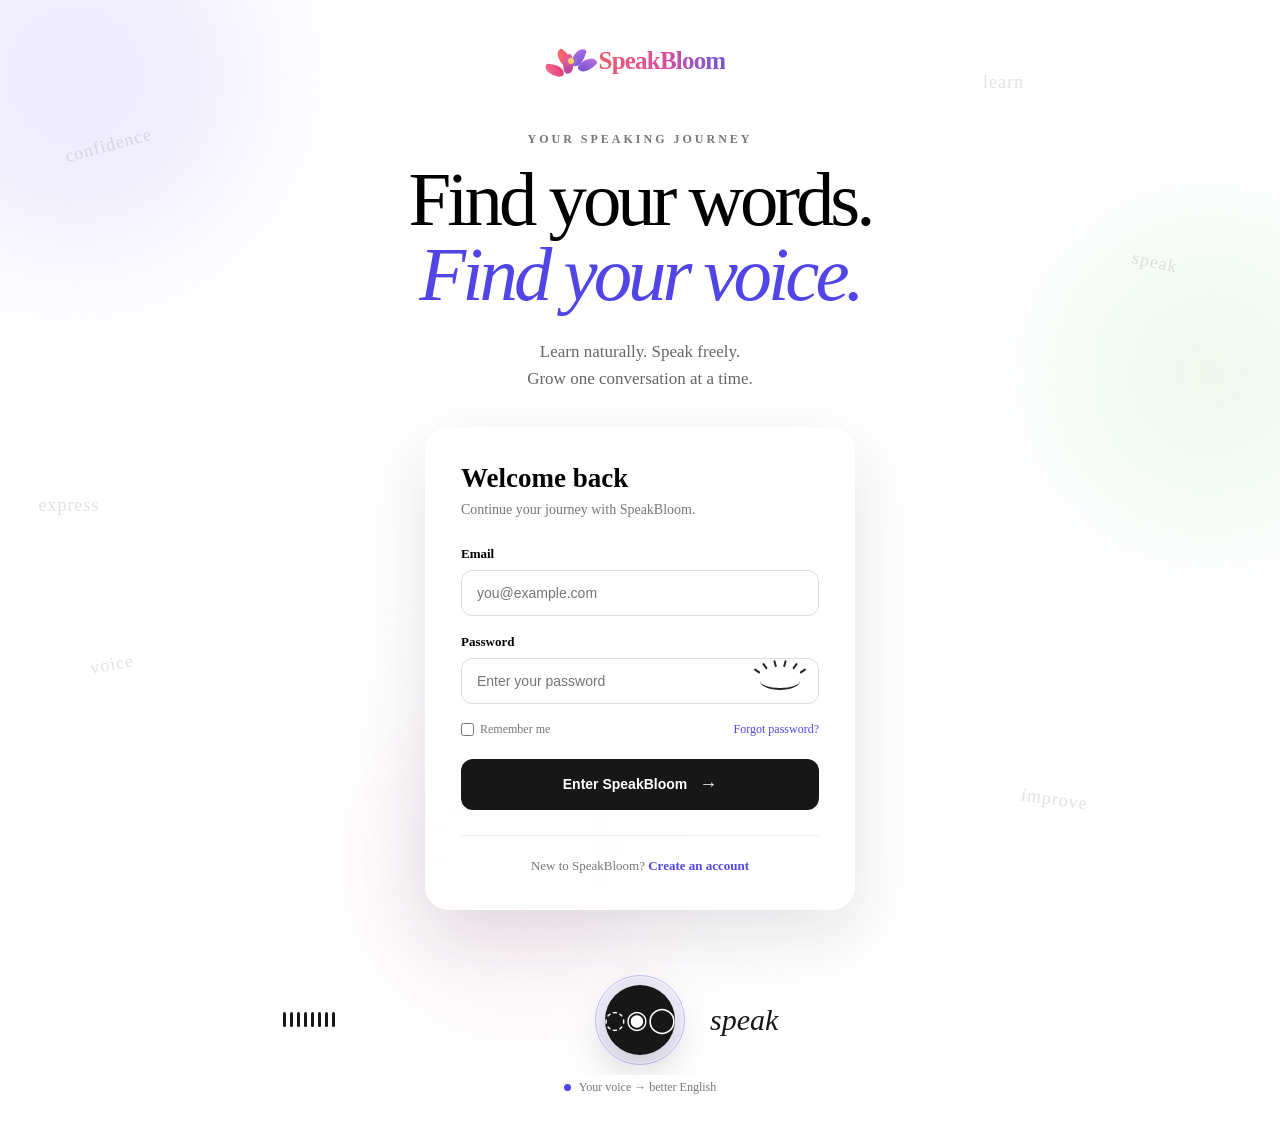
==== commit 6338b251: "erase..." ====
--- a/index.html
+++ b/index.html
@@ -213,7 +213,7 @@
                 </div>
 
 
-                <!-- BUTTON -->
+            
 
                 <button
                     type="submit"
--- a/style.css
+++ b/style.css
@@ -9,34 +9,13 @@
 }
 
 
-/* body {
-    font-family: Arial, Helvetica, sans-serif;
-
-    background: #f8f7f1;
-
-    color: #171717;
-
-    min-height: 100vh;
-
-    overflow-x: hidden;
-} */
 
 
 /* =========================
    BACKGROUND
 ========================= */
 /* 
-.background {
-    position: fixed;
-
-    inset: 0;
-
-    overflow: hidden;
-
-    pointer-events: none;
-
-    z-index: 0;
-} */
+
 
 body {
 
@@ -300,146 +279,107 @@
    CUSTOM BLOOM SYMBOL
 ========================================= */
 
+/* =========================================
+   SMALLER SPEAKBLOOM LOGO
+========================================= */
+
 .bloom-logo {
-
-    width: 38px;
-    height: 38px;
-
+    width: 32px;
+    height: 32px;
     position: relative;
-
     transform: rotate(-8deg);
-
-    filter:
-        drop-shadow(
-            0 5px 8px rgba(217, 79, 157, 0.18)
-        );
-
     animation: bloomFloat 3s infinite ease-in-out;
 }
 
+/* All petals */
 
 .petal {
-
     position: absolute;
-
-    width: 15px;
-    height: 25px;
-
-    border-radius:
-        80% 20% 70% 30%;
-
+    width: 11px;
+    height: 19px;
+    border-radius: 80% 20% 70% 30%;
     transform-origin: bottom center;
 }
 
-
-/* coral */
+/* Left coral petal */
 
 .petal-1 {
-
-    left: 12px;
+    left: 10px;
     top: 1px;
-
-    background:
-        linear-gradient(
-            145deg,
-            #ff766f,
-            #ed426c
-        );
-
+    background: linear-gradient(
+        145deg,
+        #ff766f,
+        #ed426c
+    );
     transform: rotate(-38deg);
 }
 
-
-/* pink */
+/* Left pink petal */
 
 .petal-2 {
-
-    left: 3px;
+    left: 2px;
+    top: 7px;
+    background: linear-gradient(
+        145deg,
+        #ff718e,
+        #d93678
+    );
+    transform: rotate(-72deg);
+}
+
+/* Top violet petal */
+
+.petal-3 {
+    left: 14px;
+    top: 3px;
+    background: linear-gradient(
+        145deg,
+        #b16ee8,
+        #7651d8
+    );
+    transform: rotate(28deg);
+}
+
+/* Middle magenta petal */
+
+.petal-4 {
+    left: 8px;
+    top: 9px;
+    background: linear-gradient(
+        145deg,
+        #f05aa8,
+        #a83d9b
+    );
+    transform: rotate(-5deg);
+}
+
+/* Right violet petal */
+
+.petal-5 {
+    left: 18px;
     top: 8px;
-
-    background:
-        linear-gradient(
-            145deg,
-            #ff718e,
-            #d93678
-        );
-
-    transform: rotate(-75deg);
-}
-
-
-/* violet */
-
-.petal-3 {
-
-    left: 17px;
-    top: 5px;
-
-    background:
-        linear-gradient(
-            145deg,
-            #b16ee8,
-            #7651d8
-        );
-
-    transform: rotate(28deg);
-}
-
-
-/* magenta */
-
-.petal-4 {
-
-    left: 9px;
-    top: 9px;
-
-    background:
-        linear-gradient(
-            145deg,
-            #f05aa8,
-            #a83d9b
-        );
-
-    transform: rotate(-5deg);
-}
-
-
-/* outer petal */
-
-.petal-5 {
-
-    left: 21px;
-    top: 11px;
-
-    background:
-        linear-gradient(
-            145deg,
-            #c879e8,
-            #684bc7
-        );
-
+    background: linear-gradient(
+        145deg,
+        #c879e8,
+        #684bc7
+    );
     transform: rotate(58deg);
 }
 
-
-/* little center */
+/* Center */
 
 .bloom-center {
-
     position: absolute;
-
-    width: 8px;
-    height: 8px;
-
+    width: 6px;
+    height: 6px;
     border-radius: 50%;
-
     background: #ffd36a;
 
-    left: 15px;
-    top: 15px;
+    left: 13px;
+    top: 13px;
 
     box-shadow:
-        0 0 10px rgba(255, 211, 106, .7);
+        0 0 7px rgba(255, 211, 106, 0.7);
 
     z-index: 5;
 }
@@ -683,429 +623,212 @@
     font-size: 16px;
 } */
 
-/* =========================================
-   ANIMATED PASSWORD EYE
-========================================= */
+/* 
+
+
+/* =========================
+   PASSWORD EYE
+========================= */
 
 .eye-button {
-
+    width: 58px;
+    height: 42px;
+    border: none;
+    background: transparent;
     position: absolute;
-
-    right: 12px;
+    right: 10px;
     top: 50%;
-
     transform: translateY(-50%);
-
-    width: 48px;
-    height: 42px;
-
-    border: none;
-
-    background: transparent;
-
-    padding: 0;
-
     cursor: pointer;
-
     display: flex;
-
     align-items: center;
     justify-content: center;
-
-    z-index: 5;
-}
-
-
-/* =========================================
-   EYE CONTAINER
-========================================= */
-
+    padding: 0;
+}
+
+/* Main eye area */
 .eye {
-
-    width: 38px;
+    width: 48px;
     height: 30px;
-
     position: relative;
-
     display: flex;
-
     align-items: center;
     justify-content: center;
 }
 
-
-/* =========================================
-   EYE SHAPE
-========================================= */
+/* =========================
+   OPEN EYE
+========================= */
 
 .eye-shape {
-
-    width: 34px;
-    height: 21px;
-
-    border: 2px solid #282333;
-
-    border-radius: 70% 20%;
-
+    width: 44px;
+    height: 25px;
+    border: 2.5px solid #27232b;
+    border-radius: 70% 10% 70% 10%;
     transform: rotate(45deg);
-
-    background: rgba(255, 255, 255, 0.95);
-
+    background: #fff;
+    position: relative;
     overflow: hidden;
-
-    transition:
-        transform 0.35s ease,
-        height 0.3s ease,
-        border-radius 0.3s ease;
-
-    position: relative;
-
-    z-index: 2;
-}
-
-
-/* =========================================
-   IRIS
-========================================= */
-
+    transition: all 0.35s ease;
+}
+
+/* Iris */
 .iris {
-
-    width: 15px;
-    height: 15px;
-
+    width: 17px;
+    height: 17px;
     border-radius: 50%;
-
+    background: linear-gradient(
+        135deg,
+        #f15b6c,
+        #d94f9d,
+        #765bd6
+    );
     position: absolute;
-
+    left: 50%;
     top: 50%;
+    transform: translate(-50%, -50%) rotate(-45deg);
+    display: flex;
+    align-items: center;
+    justify-content: center;
+    transition: all 0.3s ease;
+}
+
+/* Pupil */
+.pupil {
+    width: 8px;
+    height: 8px;
+    border-radius: 50%;
+    background: #17151b;
+    position: absolute;
     left: 50%;
-
-    transform:
-        translate(-50%, -50%)
-        rotate(-45deg);
-
-    background:
-        radial-gradient(
-            circle at 35% 30%,
-            #ffffff 0 8%,
-            #8b7cff 9% 28%,
-            #5146e5 45%,
-            #211a49 75%
-        );
-
-    box-shadow:
-        0 0 8px rgba(81, 70, 229, 0.35);
-
-    transition:
-        background 0.5s ease,
-        transform 0.15s ease;
-}
-
-
-/* =========================================
-   PUPIL
-========================================= */
-
-.pupil {
-
-    width: 7px;
-    height: 7px;
-
-    background: #09090d;
-
-    border-radius: 50%;
-
-    position: absolute;
-
     top: 50%;
-    left: 50%;
-
-    transform:
-        translate(-50%, -50%);
-
-    transition:
-        transform 0.15s ease;
-}
-
-
-/* =========================================
-   EYE SHINE
-========================================= */
-
+    transform: translate(-50%, -50%);
+}
+
+/* Eye shine */
 .eye-shine {
-
     width: 4px;
     height: 4px;
-
     background: white;
-
     border-radius: 50%;
-
     position: absolute;
-
-    top: 2px;
-    left: 3px;
-
-    opacity: 0.9;
-}
-
-
-/* =========================================
+    top: 3px;
+    left: 4px;
+}
+
+/* =========================
    EYELASHES
-========================================= */
+========================= */
 
 .eyelashes {
-
     position: absolute;
-
-    width: 44px;
-    height: 32px;
-
+    width: 50px;
+    height: 34px;
     left: 50%;
-    top: 0;
-
-    transform: translateX(-50%);
-
-    z-index: 4;
-
+    top: 50%;
+    transform: translate(-50%, -50%);
     pointer-events: none;
-}
-
+    z-index: 5;
+}
 
 .eyelashes span {
-
     position: absolute;
-
     width: 2px;
     height: 8px;
-
-    background: #282333;
-
-    border-radius: 10px;
-
+    background: #27232b;
+    border-radius: 5px;
     transform-origin: bottom center;
-
-    transition:
-        transform 0.35s ease,
-        opacity 0.25s ease;
-}
-
-
-/* Individual eyelashes */
+}
+
+/* Individual lashes */
 
 .eyelashes span:nth-child(1) {
-
-    left: 5px;
-    top: 7px;
-
-    transform: rotate(-48deg);
-}
-
+    left: 4px;
+    top: 2px;
+    transform: rotate(-55deg);
+}
 
 .eyelashes span:nth-child(2) {
-
     left: 11px;
-    top: 3px;
-
+    top: -2px;
     height: 9px;
-
-    transform: rotate(-30deg);
-}
-
+    transform: rotate(-35deg);
+}
 
 .eyelashes span:nth-child(3) {
-
-    left: 18px;
-    top: 1px;
-
+    left: 20px;
+    top: -4px;
     height: 10px;
-
-    transform: rotate(-10deg);
-}
-
+    transform: rotate(-15deg);
+}
 
 .eyelashes span:nth-child(4) {
-
-    right: 18px;
-    top: 1px;
-
+    right: 20px;
+    top: -4px;
     height: 10px;
-
-    transform: rotate(10deg);
-}
-
+    transform: rotate(15deg);
+}
 
 .eyelashes span:nth-child(5) {
-
     right: 11px;
-    top: 3px;
-
+    top: -2px;
     height: 9px;
-
-    transform: rotate(30deg);
-}
-
+    transform: rotate(35deg);
+}
 
 .eyelashes span:nth-child(6) {
-
-    right: 5px;
-    top: 7px;
-
-    transform: rotate(48deg);
-}
-
-
-/* =========================================
-   OPEN EYE
-========================================= */
+    right: 4px;
+    top: 2px;
+    transform: rotate(55deg);
+}
+
+/* =========================
+   CLOSED STATE
+========================= */
+
+.eye-button.closed .eye-shape {
+    width: 40px;
+    height: 18px;
+    border: none;
+    border-bottom: 2.5px solid #27232b;
+    border-radius: 0 0 50% 50%;
+    background: transparent;
+    transform: rotate(0deg);
+}
+
+/* Hide iris when closed */
+
+.eye-button.closed .iris {
+    opacity: 0;
+    transform: translate(-50%, -50%) scale(0);
+}
+
+/* Arrange lashes nicely when closed */
+
+.eye-button.closed .eyelashes span {
+    height: 7px;
+}
+
+/* =========================
+   OPEN STATE
+========================= */
 
 .eye-button.open .eye-shape {
-
-    transform: rotate(45deg) scale(1.05);
-
-}
-
-
-.eye-button.open .eyelashes span {
-
-    animation: lashMove 2s infinite ease-in-out;
-}
-
-
-@keyframes lashMove {
-
-    0%,
-    100% {
-        filter: none;
-    }
-
-    50% {
-        filter: drop-shadow(0 1px 1px rgba(81,70,229,.25));
-    }
-}
-
-
-/* =========================================
-   CLOSED EYE
-========================================= */
-
-.eye-button.closed .eye-shape {
-
-    height: 3px;
-
-    width: 36px;
-
-    border-radius: 50%;
-
-    background: transparent;
-
-    border-top: 2px solid #282333;
-
-    border-bottom: none;
-
-    border-left: none;
-    border-right: none;
-
-    transform:
-        rotate(0deg)
-        translateY(4px);
-}
-
-
-.eye-button.closed .iris {
-
-    opacity: 0;
-
-    transform:
-        translate(-50%, -50%)
-        scale(0);
-}
-
-
-.eye-button.closed .pupil {
-
-    opacity: 0;
-}
-
-
-/* Lashes move down when eye closes */
-
-.eye-button.closed .eyelashes span:nth-child(1) {
-    transform: rotate(-75deg);
-}
-
-.eye-button.closed .eyelashes span:nth-child(2) {
-    transform: rotate(-55deg);
-}
-
-.eye-button.closed .eyelashes span:nth-child(3) {
-    transform: rotate(-25deg);
-}
-
-.eye-button.closed .eyelashes span:nth-child(4) {
-    transform: rotate(25deg);
-}
-
-.eye-button.closed .eyelashes span:nth-child(5) {
-    transform: rotate(55deg);
-}
-
-.eye-button.closed .eyelashes span:nth-child(6) {
-    transform: rotate(75deg);
-}
-
-
-/* =========================================
-   IRIS COLOR ANIMATION
-========================================= */
+    transform: rotate(45deg) scale(1);
+}
 
 .eye-button.open .iris {
-
-    animation: irisColor 4s infinite alternate ease-in-out;
-}
-
-
-@keyframes irisColor {
-
-    0% {
-
-        background:
-            radial-gradient(
-                circle,
-                #ffffff 0 8%,
-                #8b7cff 10% 30%,
-                #5146e5 45%,
-                #211a49 75%
-            );
-
-    }
-
-    50% {
-
-        background:
-            radial-gradient(
-                circle,
-                #ffffff 0 8%,
-                #d96db0 10% 30%,
-                #a43e82 45%,
-                #34142c 75%
-            );
-
-    }
-
-    100% {
-
-        background:
-            radial-gradient(
-                circle,
-                #ffffff 0 8%,
-                #69c9c0 10% 30%,
-                #258a8b 45%,
-                #123d43 75%
-            );
-
-    }
-}
+    opacity: 1;
+}
+
+/* Little hover effect */
+
+.eye-button:hover .iris {
+    box-shadow: 0 0 10px rgba(217, 79, 157, 0.25);
+}
+
+
+/* } */
 /* =========================
    OPTIONS
 ========================= */
